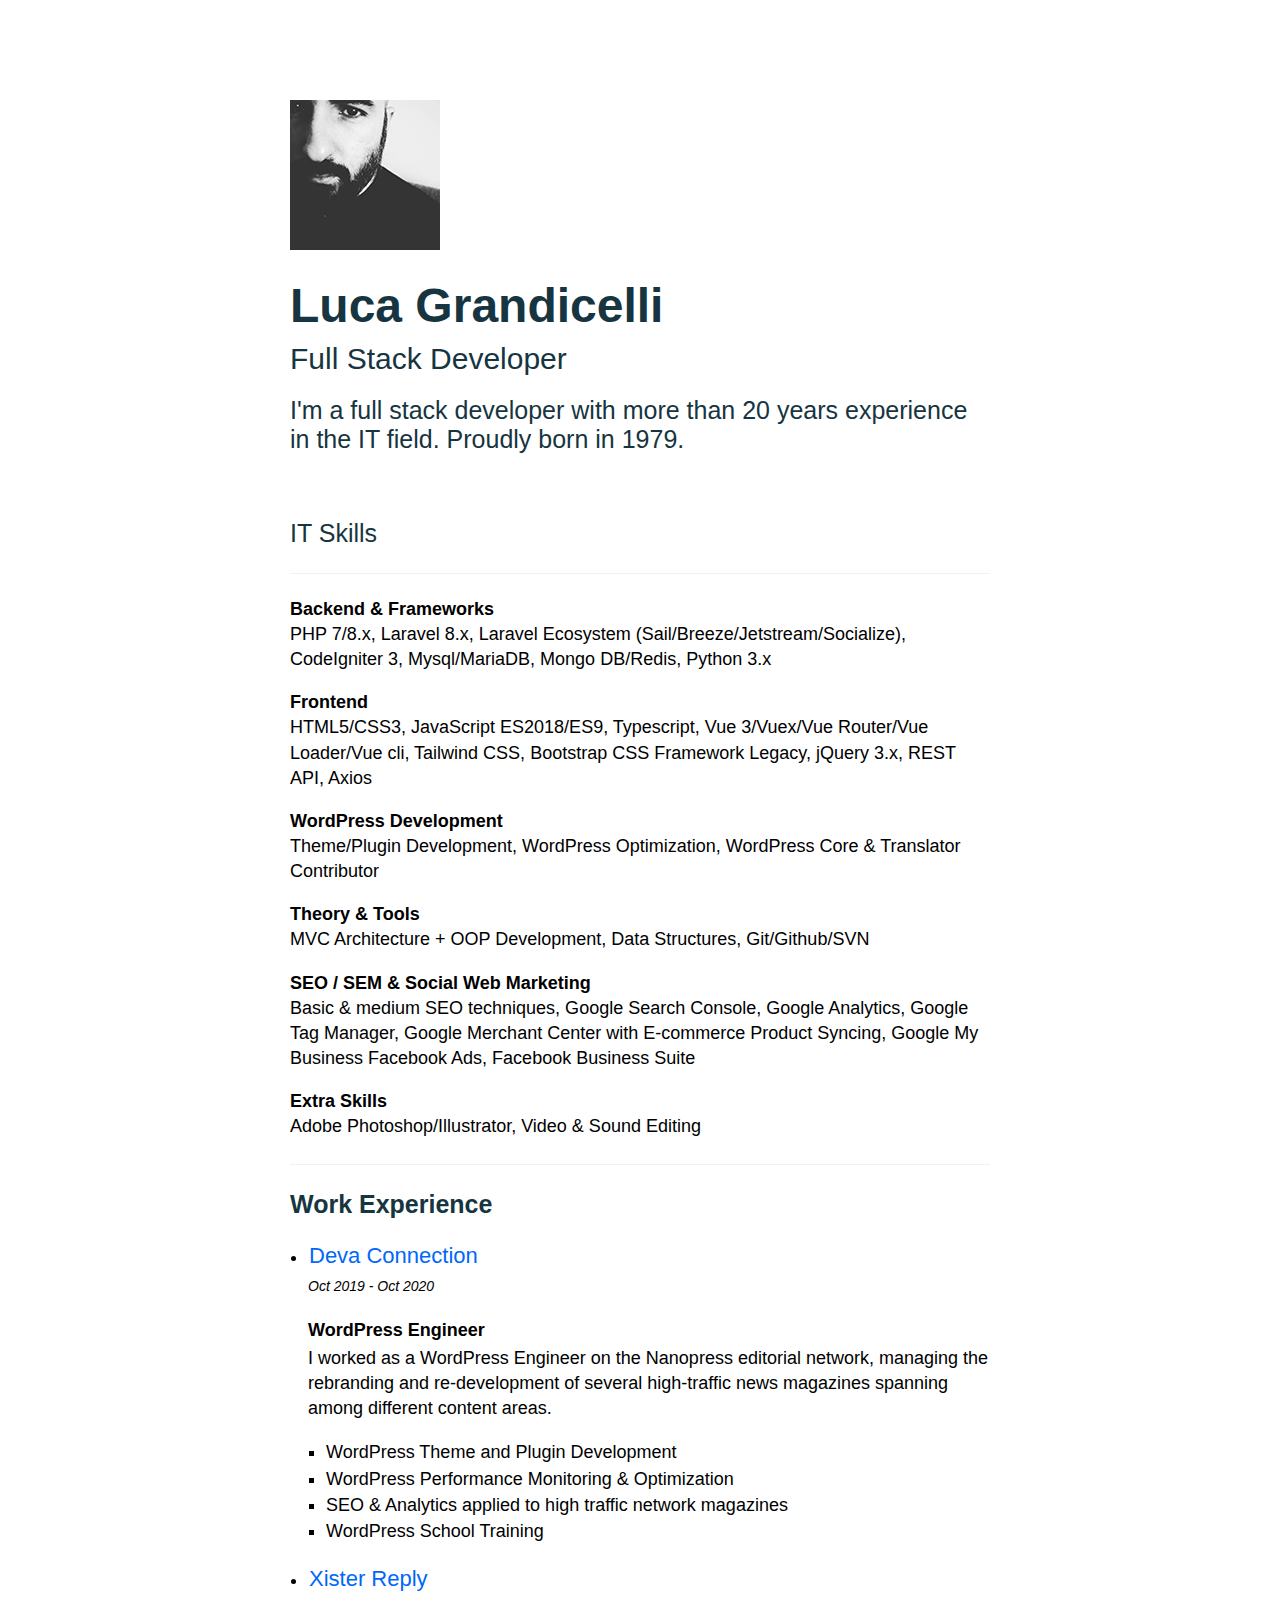
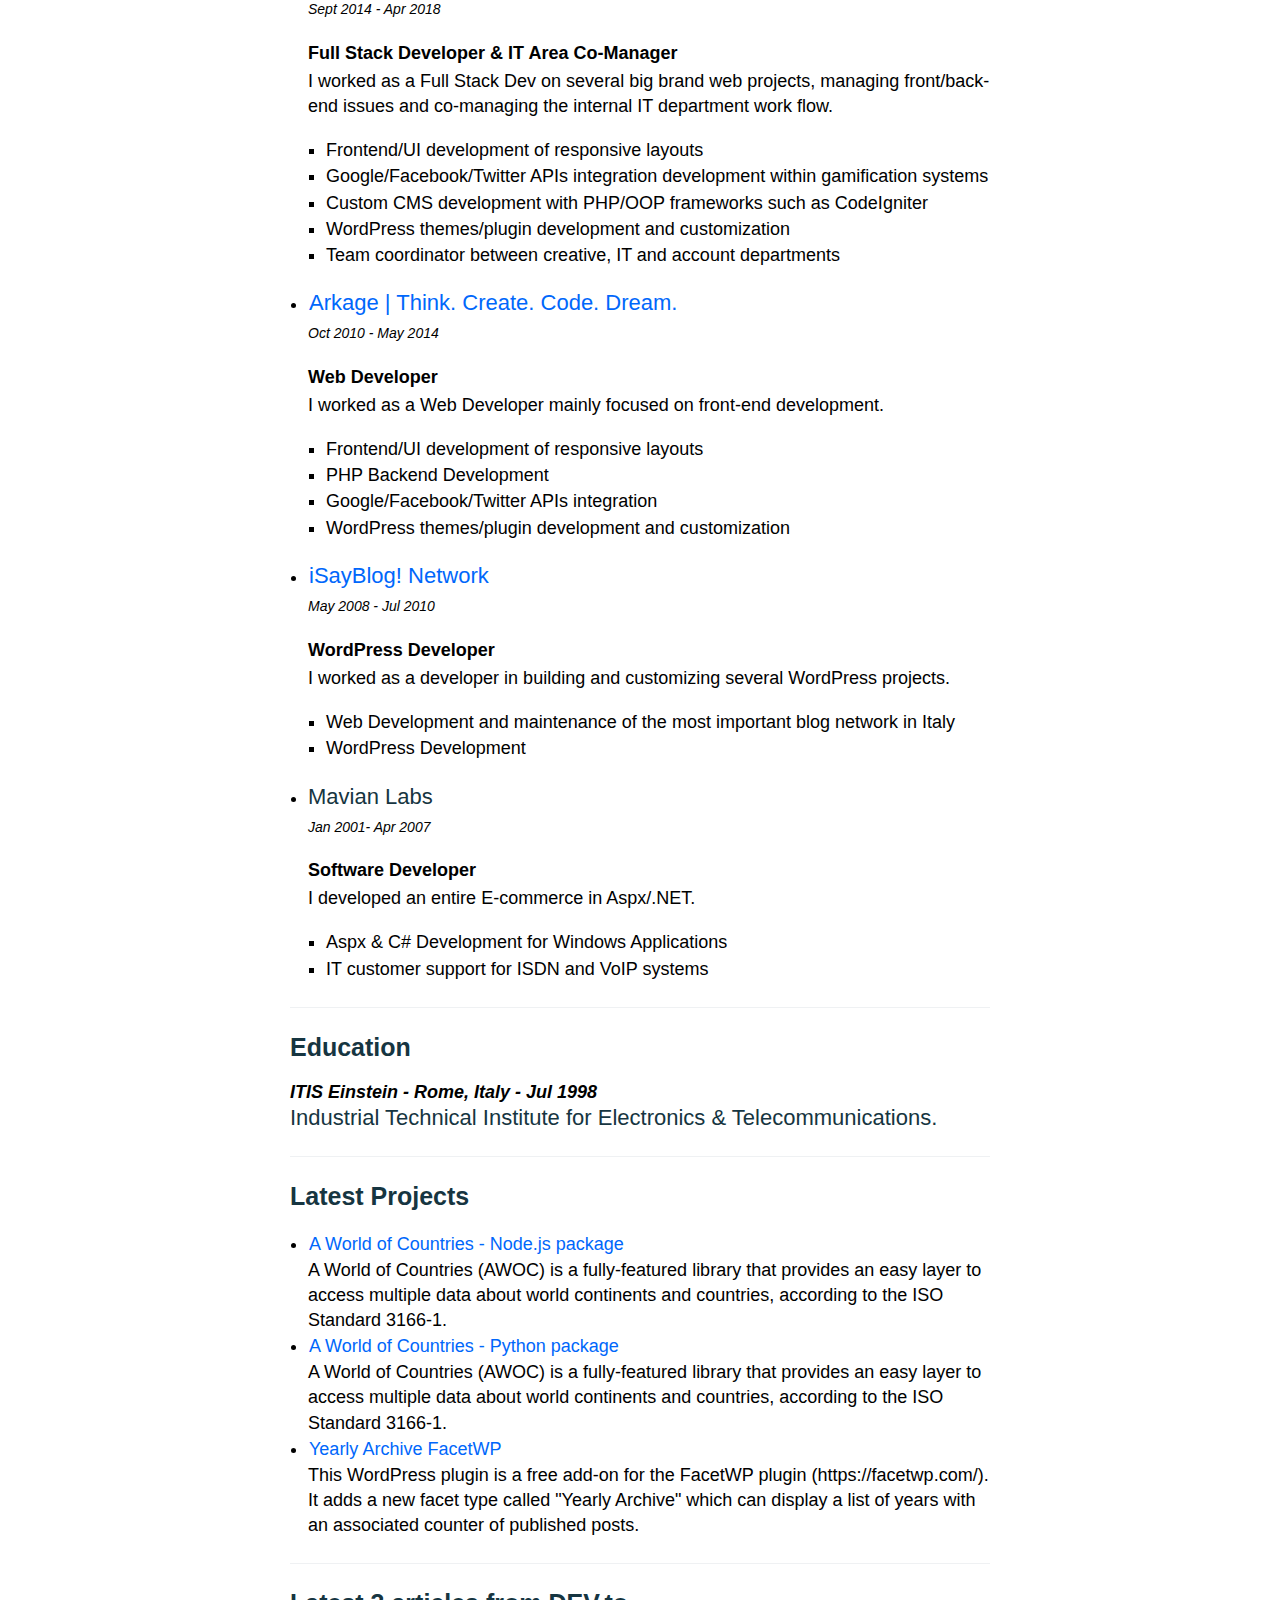
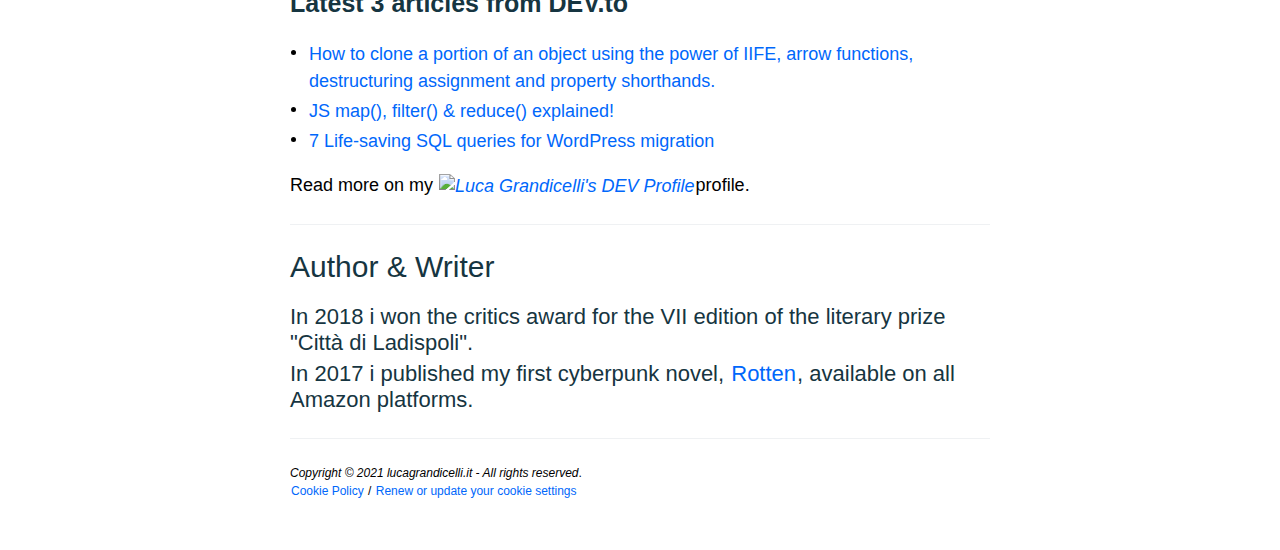
==== index.html @ 5ea5db33 "Profile Updated" ====
<!doctype html>
<html class="no-js" lang="en-US">
    <head>
        <!-- Google Tag Manager -->
        <script>(function(w,d,s,l,i){w[l]=w[l]||[];w[l].push({'gtm.start':
            new Date().getTime(),event:'gtm.js'});var f=d.getElementsByTagName(s)[0],
            j=d.createElement(s),dl=l!='dataLayer'?'&l='+l:'';j.async=true;j.src=
            'https://www.googletagmanager.com/gtm.js?id='+i+dl;f.parentNode.insertBefore(j,f);
            })(window,document,'script','dataLayer','GTM-TKBTBV5');</script>
            <!-- End Google Tag Manager -->
        <meta charset="utf-8" />
        <meta content="ie=edge" http-equiv="x-ua-compatible" />
        <title>Luca Grandicelli - Full Stack Developer</title>
        <meta content="I'm a full stack developer with more than 20 years experience in the IT field. Proudly born in 1979." name="description" />
        <meta content="width=device-width,initial-scale=1,shrink-to-fit=no" name="viewport" />
        <link href="/css/main.css?v=1.0" rel="stylesheet" />
        <link href="/img/favicon.gif" rel="icon" />
    </head>
    <body class=u-container>
        <!-- Google Tag Manager (noscript) -->
        <noscript><iframe src="https://www.googletagmanager.com/ns.html?id=GTM-TKBTBV5" height="0" width="0" style="display:none;visibility:hidden"></iframe></noscript>
    <!-- End Google Tag Manager (noscript) -->
        <img alt="Luca Grandicelli" src="/img/luca-grandicelli.jpg" width="150" />
        <h1>Luca Grandicelli</h1>
        <h2>Full Stack Developer</h2>
        <h3>I'm a full stack developer with more than 20 years experience in the IT field. Proudly born in 1979.</h3>
        <nav class=social-icons>
            <ul>
                <li><a href=https://github.com/lucagrandicelli target=_blank title="Luca Grandicelli on Github" rel=noopener class="no-hov"><i class="fab fa-github"></i></a></li>
                <li><a href=https://twitter.com/lucagrandicelli/ target=_blank title="Luca Grandicelli on Twitter" rel=noopener class="no-hov"><i class="fab fa-twitter"></i></a></li>
                <li><a href=https://www.linkedin.com/in/lucagrandicelli/ target=_blank title="Luca Grandicelli on Linkedin" rel=noopener class="no-hov"><i class="fab fa-linkedin"></i></a></li>
                <li><a href=https://profiles.wordpress.org/lucagrandicelli/ target=_blank title="Luca Grandicelli on Worpdress" rel=noopener class="no-hov"><i class="fab fa-wordpress"></i></a></li>
                <li><a href="https://dev.to/lucagrandicelli" target=_blank title="Luca Grandicelli on DEV.to" rel=noopener class="no-hov"><i class="fab fa-dev"></i></a></li>
            </ul>
        </nav>
        
        <h3>IT Skills</h3>
        <hr />
    
        <h5>Backend & Frameworks</h5>
        <p>PHP 7/8.x, Laravel 8.x, Laravel Ecosystem (Sail/Breeze/Jetstream/Socialize), CodeIgniter 3, Mysql/MariaDB, Mongo DB/Redis, Python 3.x</p>
    
        <h5>Frontend</h5>
        <p>HTML5/CSS3, JavaScript ES2018/ES9, Typescript, Vue 3/Vuex/Vue Router/Vue Loader/Vue cli, Tailwind CSS, Bootstrap CSS Framework Legacy, jQuery 3.x, REST API, Axios</p>

        <h5>WordPress Development</h5>
        <p>Theme/Plugin Development, WordPress Optimization, WordPress Core & Translator Contributor</p>
    
        <h5>Theory & Tools</h5>
        <p>MVC Architecture + OOP Development, Data Structures, Git/Github/SVN</p>
    
        <h5>SEO / SEM & Social Web Marketing</h5>
        <p>Basic & medium SEO techniques, Google Search Console, Google Analytics, Google Tag Manager, Google Merchant Center with E-commerce Product Syncing, Google My Business Facebook Ads, Facebook Business Suite</p>
        
        <h5>Extra Skills</h5>
        <p>Adobe Photoshop/Illustrator, Video & Sound Editing</p>
            
        <hr />
        <h3><strong>Work Experience</strong></h3>
        <ul>
            <li>
                <h4><a href=http://www.devaconnection.com/ target=_blank title="Deva Connection" rel=noopener>Deva Connection</a></h4>
                <p class="job-period">Oct 2019 - Oct 2020</p>
                <h5>WordPress Engineer</h5>
                <p>I worked as a WordPress Engineer on the Nanopress editorial network, managing the rebranding and re-development of several high-traffic news magazines spanning among different content areas.</p>
                <ul class="inner-list">
                    <li><p>WordPress Theme and Plugin Development</p></li>
                    <li><p>WordPress Performance Monitoring & Optimization</p></li>
                    <li><p>SEO & Analytics applied to high traffic network magazines</p></li>
                    <li><p>WordPress School Training</p></li>
                </ul>
            </li>
            <li>
                <h4><a href=http://www.xister.com/ target=_blank title="Xister Reply" rel=noopener>Xister Reply</a></h4>
                <p class="job-period">Sept 2014 - Apr 2018</p>
                <h5>Full Stack Developer & IT Area Co-Manager</h5>
                <p>I worked as a Full Stack Dev on several big brand web projects, managing front/back-end issues and co-managing the internal IT department work flow.</p>
                <ul>
                    <li><p>Frontend/UI development of responsive layouts</p></li>
                    <li><p>Google/Facebook/Twitter APIs integration development within gamification systems</p></li>
                    <li><p>Custom CMS development with PHP/OOP frameworks such as CodeIgniter</p></li>
                    <li><p>WordPress themes/plugin development and customization</p></li>
                    <li><p>Team coordinator between creative, IT and account departments</p></li>
                </ul>
            </li>
            <li>
                <h4><a href=https://arkage.it/ target=_blank title="Arkage | Think. Create. Code. Dream." rel=noopener>Arkage | Think. Create. Code. Dream.</a></h4>
                <p class="job-period">Oct 2010 - May 2014</p>
                <h5>Web Developer</h5>
                <p>I worked as a Web Developer mainly focused on front-end development.</p>
                <ul>
                    <li><p>Frontend/UI development of responsive layouts</p></li>
                    <li><p>PHP Backend Development</p></li>
                    <li>Google/Facebook/Twitter APIs integration</li>
                    <li><p>WordPress themes/plugin development and customization</p></li>
                </ul>
            </li>
            <li>
                <h4><a href=https://www.isayblog.com/ target=_blank title="iSayBlog! Network" rel=noopener>iSayBlog! Network</a></h4>
                <p class="job-period">May 2008 - Jul 2010</p>
                <h5>WordPress Developer</h5>
                <p>I worked as a developer in building and customizing several WordPress projects.</p>
                <ul>
                    <li><p>Web Development and maintenance of the most important blog network in Italy</p></li>
                    <li><p>WordPress Development</p></li>
                </ul>
            </li>
            <li>
                <h4>Mavian Labs</h4>
                <p class="job-period">Jan 2001- Apr 2007</p>
                <h5>Software Developer</h5>
                <p>I developed an entire E-commerce in Aspx/.NET.</p>
                <ul>
                    <li><p>Aspx & C# Development for Windows Applications</p></li>
                    <li><p>IT customer support for ISDN and VoIP systems</p></li>
                </ul>
            </li>
        </ul>
        <hr />
        <h3><strong>Education</strong></h3>
        <h5><i>ITIS Einstein - Rome, Italy - Jul 1998</i></h5>
        <h4>Industrial Technical Institute for Electronics & Telecommunications.</h4>
        <hr />
        <h3><strong>Latest Projects</strong></h3>
        <ul>
            <li>
                <a href=https://www.npmjs.com/package/a-world-of-countries target=_blank title="A World of Countries - Node.js package" rel=noopener>A World of Countries - Node.js package</a>
                <p>A World of Countries (AWOC) is a fully-featured library that provides an easy layer to access multiple data about world continents and countries, according to the ISO Standard 3166-1.</p>
            </li>
            <li>
                <a href=https://pypi.org/project/a-world-of-countries/ target=_blank title="A World of Countries - Python packag" rel=noopener>A World of Countries - Python package</a>
                <p>A World of Countries (AWOC) is a fully-featured library that provides an easy layer to access multiple data about world continents and countries, according to the ISO Standard 3166-1.</p>
            </li>
            <li>
                <a href=https://it.wordpress.org/plugins/yearly-archive-facetwp/ target=_blank title="Yearly Archive FacetWP" rel=noopener>Yearly Archive FacetWP</a>
                <p>This WordPress plugin is a free add-on for the FacetWP plugin (https://facetwp.com/). It adds a new facet type called "Yearly Archive" which can display a list of years with an associated counter of published posts.</p>
            </li>
        </ul>
        <hr />
        <h3><strong>Latest 3 articles from DEV.to</strong></h3>
        <ul class=devto-posts>
            <li>
                <a href=https://dev.to/lucagrandicelli/how-to-clone-a-portion-of-an-object-using-the-power-of-iife-arrow-functions-destructuring-assignment-and-property-shorthands-379f target=_blank title="How to clone a portion of an object using the power of IIFE, arrow functions, destructuring assignment and property shorthands." rel=noopener>How to clone a portion of an object using the power of IIFE, arrow functions, destructuring assignment and property shorthands.</a>
            </li>
            <li>
                <a href=https://dev.to/lucagrandicelli/js-map-filter-reduce-explained-572e target=_blank title="JS map(), filter() & reduce() explained!" rel=noopener>JS map(), filter() & reduce() explained!</a>
            </li>
            <li>
                <a href=https://dev.to/lucagrandicelli/7-life-saving-sql-queries-for-wordpress-migration-o90 target=_blank title="7 Life-saving SQL queries for WordPress migration" rel=noopener>7 Life-saving SQL queries for WordPress migration</a>
            </li>
        </ul>
        <p>Read more on my <a href=https://dev.to/lucagrandicelli target=_blank class=no-hov><img alt="Luca Grandicelli's DEV Profile" src=https://d2fltix0v2e0sb.cloudfront.net/dev-badge.svg width=30 height=30></a>profile.
        <hr />
        <h2>Author & Writer</h2>
        <h4>In 2018 i won the critics award for the VII edition of the literary prize "Città di Ladispoli".</h4>
        <h4>In 2017 i published my first cyberpunk novel, <a href="https://www.amazon.it/dp/B01MRAMS7J/ref=cm_sw_r_cp_ep_dp_QSINBb262M7ZA" target=_blank title=Rotten>Rotten</a>, available on all Amazon platforms.</h4>
        <hr />
        <footer>
            <ul>
                <li>
                    <span><i>Copyright © 2021 lucagrandicelli.it - All rights reserved</i>.</span>
                </li>
                <li>
                    <a href=https://www.lucagrandicelli.it/cookie-policy.html target=_blank title="Cookie Policy" rel="nofollow noreferrer" class=no-hov>Cookie Policy</a> / <a href="javaScript: Cookiebot.renew()" class=no-hov>Renew or
                        update your cookie settings</a>
                </li>
            </ul>
        </footer>
        <script src="https://kit.fontawesome.com/77aeeab0b1.js" crossorigin="anonymous"></script>
    </body>
</html>
---- css/main.css ----
* {
    margin: 0;
    padding: 0;
}

*,
*:before,
*:after {
    box-sizing: inherit;
}

html {
    min-height: 100%;
    box-sizing: border-box;
    -webkit-tap-highlight-color: transparent;
    font-size: 62.5%;
}

body {
    font-family: Arial, sans-serif;
    font-weight: 400;
    -webkit-font-smoothing: antialiased;
}

article,
aside,
figcaption,
figure,
footer,
header,
hgroup,
main,
menu,
nav,
section {
    display: block;
}

header a {
    padding: 5px 1px;
}

h1,
h2,
h3,
h4,
h5,
h6 {
    font-weight: 400;
    color: #163541;
}

ul,
ol {
    padding: 0 0 0 1em;
    margin: 1em 0;
    font-size: 1.8em;
    line-height: 1.5;
}

audio,
canvas,
progress,
video {
    display: inline-block;
    vertical-align: baseline;
}

audio:not([controls]) {
    display: none;
    height: 0;
}

[hidden],
template {
    display: none;
}

img {
    max-width: 100%;
    font-style: italic;
    vertical-align: middle;
    border: 0;
}

svg:not(:root) {
    overflow: hidden;
}

svg {
    pointer-events: none;
    max-height: 100%;
}

.center {
    text-align: center;
}

a {
    color: #0067fb;
    background-color: transparent;
    text-decoration: none;
    position: relative;
    display: inline-block;
    padding: 0px 1px;
    transition: color ease 0.3s;
}

a::after {
    content: '';
    position: absolute;
    z-index: -1;
    width: 100%;
    height: 0%;
    left: 0;
    bottom: 0;
    background-color: #0067fb;
    transition: all ease 0.3s;
}

a:hover {
    color: white;
}

a:hover::after {
    height: 100%;
}

a.no-hov:after {
    content: none;
}

a.no-hov:hover {
    color: #0029f9;
}

a.nav {
    padding: 10px 35px;
    overflow: hidden;
}

a.nav:before {
    font-family: FontAwesome;
    content: '\f07a';
    position: absolute;
    top: 11px;
    left: -30px;
    transition: all 200ms ease;
}

abbr[title] {
    border-bottom: 1px dotted;
}

b,
strong {
    font-weight: bold;
}

i,
em {
    font-weight: italic;
}

figure {
    margin: 0;
}

hr {
    margin-top: 2.5rem;
    margin-bottom: 2.5rem;
    width: 100%;
    height: 1px;
    border: 0;
    background: #eff1f3;
}

pre {
    overflow: auto;
}

small {
    color: gray;
    font-size: 0.7em;
}

body>footer {
    margin-bottom: 5em;
}

footer ul {
    font-size: 1.2em;
    list-style: none;
    margin: 0;
    padding: 0;
}

ul > li > ul {
    padding: 0 0 0 1em;
    margin: 1em 0;
    font-size: 1em;
    line-height: 1.5;
    list-style-type: square;
}

.job-period {
    font-style: italic;
    font-size: 1.4rem;
}

.u-container {
    max-width: 72rem;
    margin-right: auto;
    margin-left: auto;
    padding-top: 10rem;
    padding-right: 1rem;
    padding-left: 1rem;
}

.u-separate {
    margin-right: 0.45rem;
    margin-left: 0.25rem;
    color: #5c6e74;
}

.u-separate:after {
    content: '\00a0/';
}

.c-page__header {
    margin-bottom: 10rem;
}

h1 {
    line-height: 1.5;
    font-size: 4.8rem;
    color: #163541;
    font-weight: bold;
    margin-top: 2rem;
}

h2 {
    font-size: 3rem;
    margin-bottom: 2rem;
}

h3 {
    font-size: 2.5rem;
    margin-bottom: 2rem;
}

h4 {
    font-size: 2.2rem;
    margin-bottom: 0.5rem;
}

h5 {
    font-size: 1.8rem;
    margin-bottom: 0.2rem;
    margin-top: 2rem;
    font-weight: 600;
    color: black;
}

p {
    line-height: 1.4;
    font-size: 1.8rem;
}

.social-icons>ul {
    padding: 0;
}

.social-icons>ul>li {
    display: inline-block;
    margin-right: 1em;
}

.social-icons>ul>li:last-child {
    margin-right: 0;
}

.social-icons>ul>li>a {
    font-size: 38px;
    color: gray;
}

.social-icons>ul>li>a.fa-github:hover {
    color: #000000;
}

.social-icons>ul>li>a.fa-linkedin:hover {
    color: #00a0dc;
}

.social-icons>ul>li>a.fa-wordpress:hover {
    color: #00749c;
}

.devto-posts>li>a {
    vertical-align: text-top;
}

.c-page__footer {
    margin-bottom: 10rem;
    display: -webkit-box;
    display: -webkit-flex;
    display: -ms-flexbox;
    display: flex;
    -webkit-flex-wrap: wrap;
    -ms-flex-wrap: wrap;
    flex-wrap: wrap;
    -webkit-box-pack: justify;
    -webkit-justify-content: space-between;
    -ms-flex-pack: justify;
    justify-content: space-between;
    -webkit-box-align: center;
    -webkit-align-items: center;
    -ms-flex-align: center;
    align-items: center;
}

.c-page__footer p {
    line-height: 1.5;
    font-size: 1.8rem;
    color: #5c6e74;
}

.c-article {
    margin-bottom: 10rem;
}

.c-article__header {
    margin-bottom: 2rem;
}

@media screen and (min-width: 45rem) {
    .c-article__header {
        display: -webkit-box;
        display: -webkit-flex;
        display: -ms-flexbox;
        display: flex;
        -webkit-flex-wrap: wrap;
        -ms-flex-wrap: wrap;
        flex-wrap: wrap;
        -webkit-box-pack: justify;
        -webkit-justify-content: space-between;
        -ms-flex-pack: justify;
        justify-content: space-between;
        -webkit-box-align: baseline;
        -webkit-align-items: baseline;
        -ms-flex-align: baseline;
        align-items: baseline;
    }
}

.c-article__title {
    line-height: 1.5;
    font-size: 3.2rem;
    color: #163541;
    flex: 1 0 100%;
}

.c-article__time {
    line-height: 1.5;
    font-size: 1.8rem;
    color: #5c6e74;
}

.c-article__main {
    margin-bottom: 5rem;
    line-height: 1.5;
    font-size: 1.8rem;
    color: #5c6e74;
}

.c-article__main>* {
    margin-bottom: 1.8rem;
}

.c-article__main h2 {
    line-height: 1.5;
    font-size: 2.4rem;
}

.c-article__main h3 {
    line-height: 1.5;
    font-size: 2rem;
}

.c-article__main h4 {
    line-height: 1.6;
    font-size: 1.8rem;
}

.c-article__main h5 {
    line-height: 1.5;
    font-size: 1.8rem;
}

.c-article__main strong {
    color: #163541;
    font-weight: 700;
}

.c-article__main blockquote {
    margin-left: 0;
    margin-right: 0;
    padding-left: 1.8rem;
    border-left: 5px solid #ccc;
}

.c-article__main ul,
.c-article__main ol {
    margin-left: 2.1rem;
}

.c-article__main .web-container {
    position: relative;
    width: 100%;
    max-width: 100%;
    height: 0;
    padding-bottom: 62.5%;
    border: 1px solid #cacaca;
    overflow: hidden;
}

.c-article__main .web-container iframe {
    position: absolute;
    top: 0;
    left: 0;
    width: 100%;
    max-width: 100%;
    height: 100%;
}

.pagenav {
    width: 100%;
    text-align: center;
    border: 1px solid LightGrey;
    border-left-color: transparent;
    border-right-color: transparent;
    font-size: 18px;
    overflow: hidden;
    margin-bottom: 8rem;
}

.pagenav div {
    border-color: transparent;
}

.wrapper {
    padding: 10px;
    border: 1px solid LightGrey;
    display: inline-block;
    margin: 0 auto;
}

#left {
    float: left;
    text-align: left;
}

#right {
    float: right;
    text-align: right;
}

.c-tags {
    list-style: none;
    margin: 0;
    overflow: hidden;
    padding: 0;
}

.c-tags li {
    float: left;
}

.c-tag {
    background: #eee;
    border-radius: 3px 0 0 3px;
    color: #999;
    display: inline-block;
    height: 26px;
    line-height: 26px;
    padding: 0 20px 0 23px;
    position: relative;
    margin: 0 10px 50px 0;
    text-decoration: none;
    -webkit-transition: color 0.2s;
}

.c-tag::before {
    background: #fff;
    border-radius: 10px;
    box-shadow: inset 0 1px rgba(0, 0, 0, 0.25);
    content: '';
    height: 6px;
    left: 10px;
    position: absolute;
    width: 6px;
    top: 10px;
}

.c-tag::after {
    background: #fff;
    border-bottom: 13px solid transparent;
    border-left: 10px solid #eee;
    border-top: 13px solid transparent;
    content: '';
    position: absolute;
    right: 0;
    top: 0;
}

.c-tag:hover {
    background-color: #0067fb;
    color: white;
}

.c-tag:hover::after {
    border-left-color: #0067fb;
}

.c-c-tag {
    margin-right: 1rem;
    position: relative;
    white-space: nowrap;
    line-height: 1.5;
    font-size: 1.8rem;
}

.c-c-tag:before {
    color: #869395;
    content: '#\2009';
}

.c-archives {
    margin-bottom: 10rem;
}

.c-archives__year {
    margin-bottom: 2.5rem;
    line-height: 1.5;
    font-size: 3.2rem;
}

.c-archives__list {
    margin-bottom: 2.5rem;
    list-style: none;
}

.c-archives__item {
    padding-top: 2.5rem;
    padding-bottom: 2.5rem;
    border-top: 1px solid #eff1f3;
}

@media screen and (min-width: 45rem) {
    .c-archives__item {
        display: -webkit-box;
        display: -webkit-flex;
        display: -ms-flexbox;
        display: flex;
        -webkit-flex-wrap: wrap;
        -ms-flex-wrap: wrap;
        flex-wrap: wrap;
        -webkit-box-pack: justify;
        -webkit-justify-content: space-between;
        -ms-flex-pack: justify;
        justify-content: space-between;
        -webkit-box-align: center;
        -webkit-align-items: center;
        -ms-flex-align: center;
        align-items: center;
    }
}

.c-archives__item h3 {
    line-height: 1.5;
    font-size: 1.8rem;
}

.c-archives__item p.c-archives__post_description {
    font-size: 1.5em;
    font-style: italic;
    margin-bottom: 0.7em;
}

.c-archives__item p {
    line-height: 1.5;
    font-size: 1.8rem;
    color: #515862;
}

pre,
code {
    font-family: 'Helvetica Neue', Helvetica, Arial, sans-serif;
    font-size: 1.4rem;
    line-height: 1.5;
    padding: 10px;
}

.highlight {
    border-radius: 4px;
    background: #fdfdfd;
    border: 1px solid #e8e8eb;
    color: #93a1a1;
}

.highlight .gutter {
    padding: 1.2rem;
    border-right: 1px solid #e8e8eb;
}

.highlight .code {
    padding: 1.2rem;
}

span.lineno {
    padding: 1rem;
    border-right: 1px solid #e8e8eb;
}

.highlight .c {
    color: #586e75;
}

.highlight .err {
    color: #93a1a1;
}

.highlight .g {
    color: #93a1a1;
}

.highlight .k {
    color: #859900;
}

.highlight .l {
    color: #93a1a1;
}

.highlight .n {
    color: #93a1a1;
}

.highlight .o {
    color: #859900;
}

.highlight .x {
    color: #cb4b16;
}

.highlight .p {
    color: #93a1a1;
}

.highlight .cm {
    color: #586e75;
}

.highlight .cp {
    color: #859900;
}

.highlight .c1 {
    color: #586e75;
}

.highlight .cs {
    color: #859900;
}

.highlight .gd {
    color: #2aa198;
}

.highlight .ge {
    color: #93a1a1;
    font-style: italic;
}

.highlight .gr {
    color: #dc322f;
}

.highlight .gh {
    color: #cb4b16;
}

.highlight .gi {
    color: #859900;
}

.highlight .go {
    color: #93a1a1;
}

.highlight .gp {
    color: #93a1a1;
}

.highlight .gs {
    color: #93a1a1;
    font-weight: bold;
}

.highlight .gu {
    color: #cb4b16;
}

.highlight .gt {
    color: #93a1a1;
}

.highlight .kc {
    color: #cb4b16;
}

.highlight .kd {
    color: #268bd2;
}

.highlight .kn {
    color: #859900;
}

.highlight .kp {
    color: #859900;
}

.highlight .kr {
    color: #268bd2;
}

.highlight .kt {
    color: #dc322f;
}

.highlight .ld {
    color: #93a1a1;
}

.highlight .m {
    color: #2aa198;
}

.highlight .s {
    color: #2aa198;
}

.highlight .na {
    color: #93a1a1;
}

.highlight .nb {
    color: #b58900;
}

.highlight .nc {
    color: #268bd2;
}

.highlight .no {
    color: #cb4b16;
}

.highlight .nd {
    color: #268bd2;
}

.highlight .ni {
    color: #cb4b16;
}

.highlight .ne {
    color: #cb4b16;
}

.highlight .nf {
    color: #268bd2;
}

.highlight .nl {
    color: #93a1a1;
}

.highlight .nn {
    color: #93a1a1;
}

.highlight .nx {
    color: #93a1a1;
}

.highlight .py {
    color: #93a1a1;
}

.highlight .nt {
    color: #268bd2;
}

.highlight .nv {
    color: #268bd2;
}

.highlight .ow {
    color: #859900;
}

.highlight .w {
    color: #93a1a1;
}

.highlight .mf {
    color: #2aa198;
}

.highlight .mh {
    color: #2aa198;
}

.highlight .mi {
    color: #2aa198;
}

.highlight .mo {
    color: #2aa198;
}

.highlight .sb {
    color: #586e75;
}

.highlight .sc {
    color: #2aa198;
}

.highlight .sd {
    color: #93a1a1;
}

.highlight .s2 {
    color: #2aa198;
}

.highlight .se {
    color: #cb4b16;
}

.highlight .sh {
    color: #93a1a1;
}

.highlight .si {
    color: #2aa198;
}

.highlight .sx {
    color: #2aa198;
}

.highlight .sr {
    color: #dc322f;
}

.highlight .s1 {
    color: #2aa198;
}

.highlight .ss {
    color: #2aa198;
}

.highlight .bp {
    color: #268bd2;
}

.highlight .vc {
    color: #268bd2;
}

.highlight .vg {
    color: #268bd2;
}

.highlight .vi {
    color: #268bd2;
}

.highlight .il {
    color: #2aa198;
}
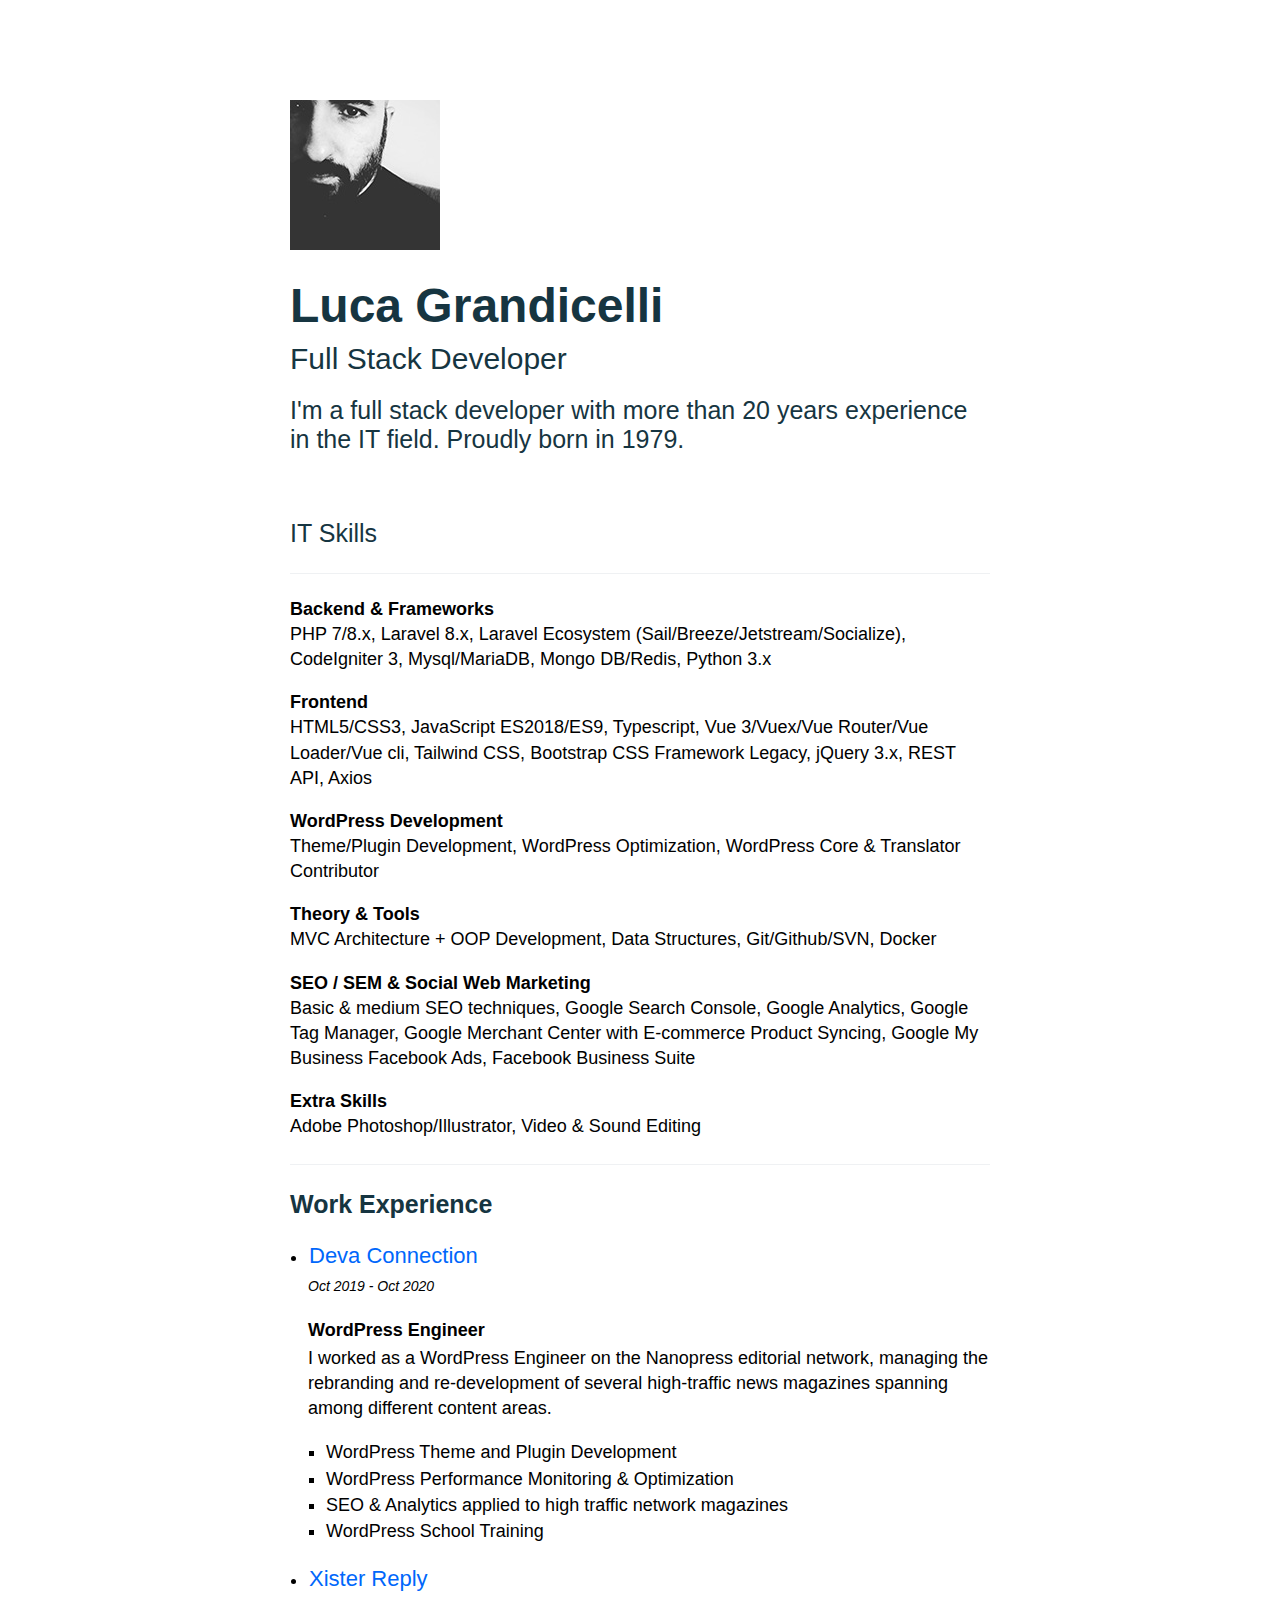
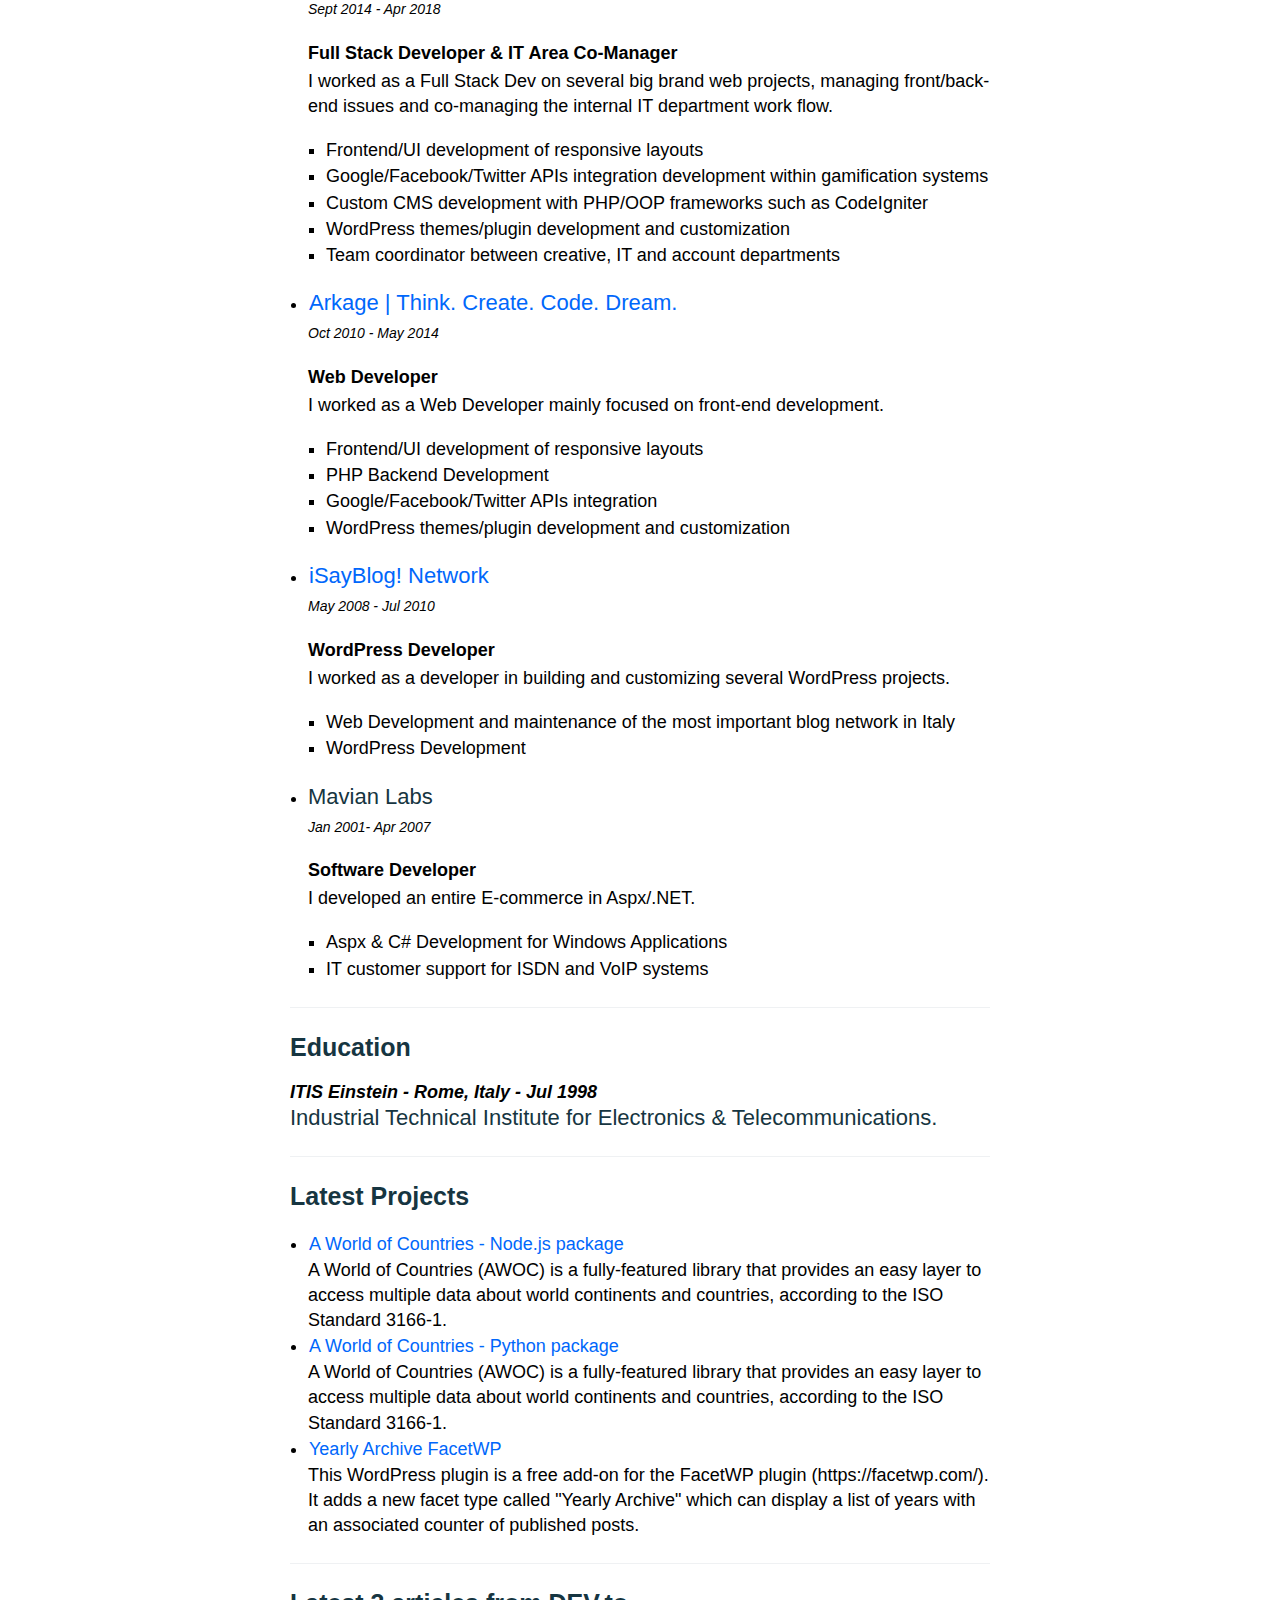
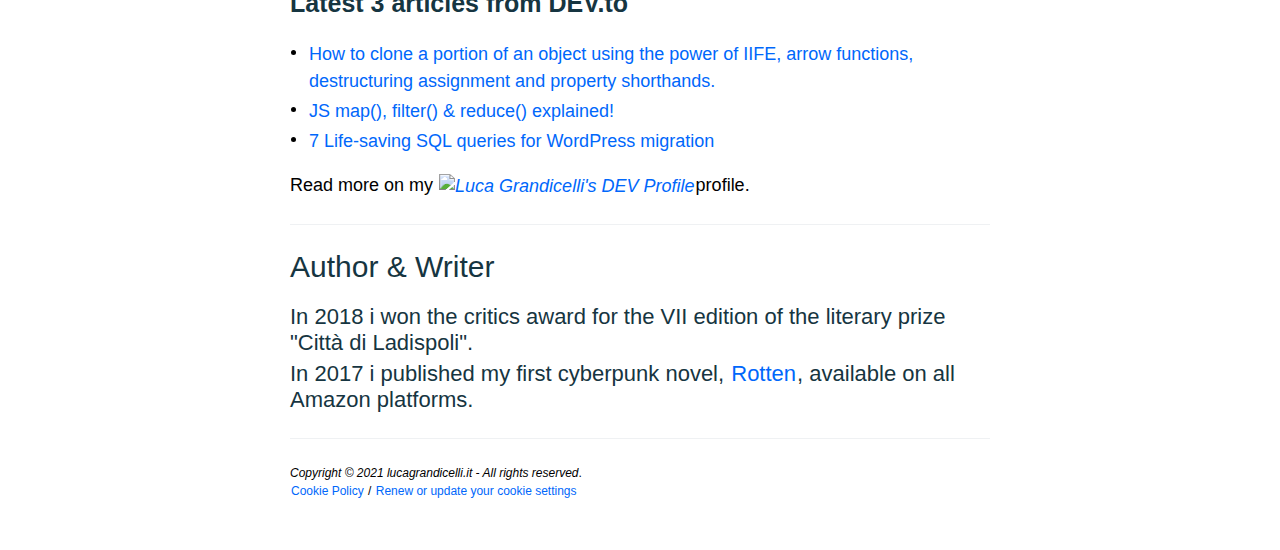
==== commit 0f00f9d9: "Update index.html" ====
--- a/index.html
+++ b/index.html
@@ -47,7 +47,7 @@
         <p>Theme/Plugin Development, WordPress Optimization, WordPress Core & Translator Contributor</p>
     
         <h5>Theory & Tools</h5>
-        <p>MVC Architecture + OOP Development, Data Structures, Git/Github/SVN</p>
+        <p>MVC Architecture + OOP Development, Data Structures, Git/Github/SVN, Docker</p>
     
         <h5>SEO / SEM & Social Web Marketing</h5>
         <p>Basic & medium SEO techniques, Google Search Console, Google Analytics, Google Tag Manager, Google Merchant Center with E-commerce Product Syncing, Google My Business Facebook Ads, Facebook Business Suite</p>
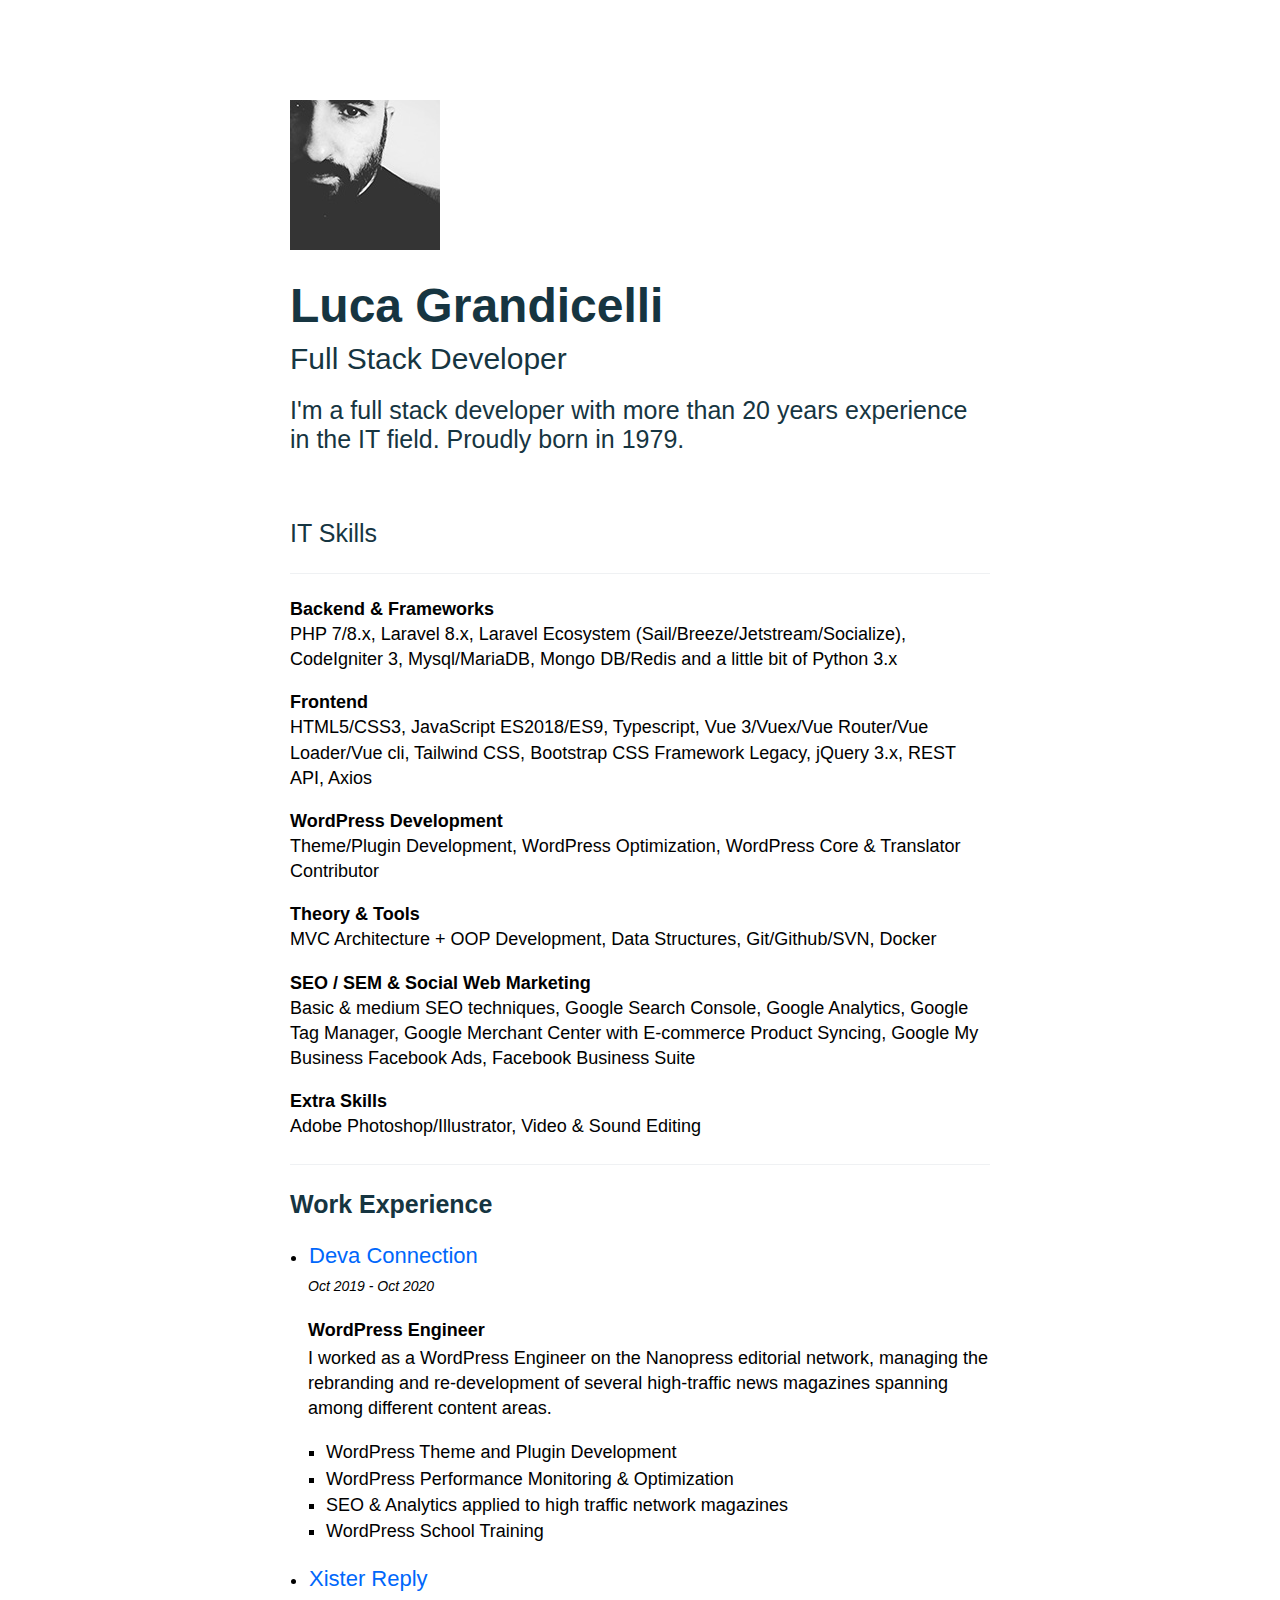
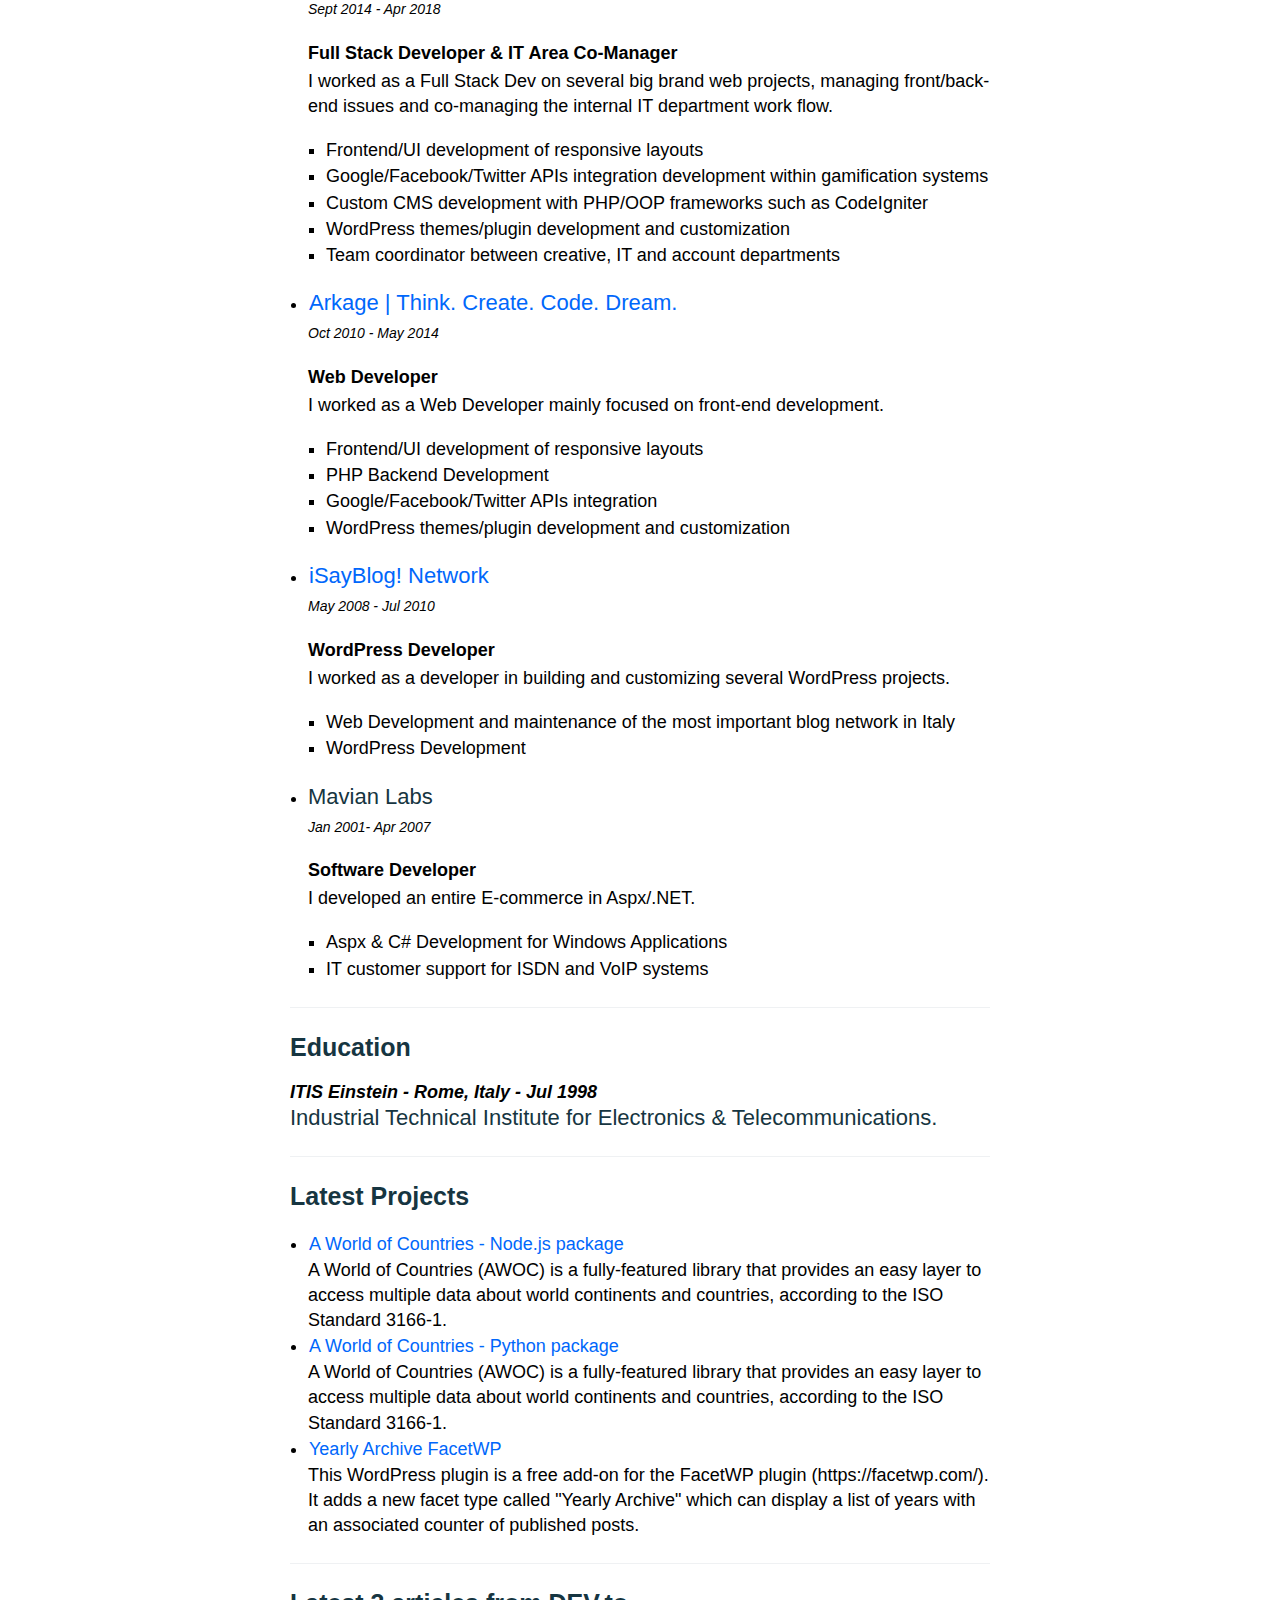
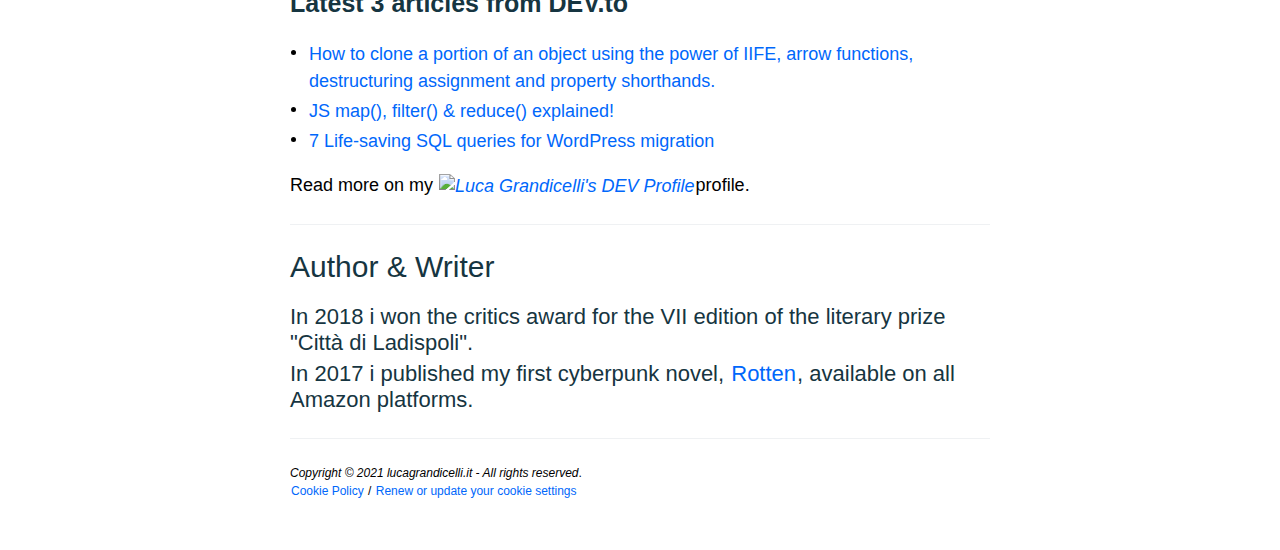
==== commit 78b09809: "Update index.html" ====
--- a/index.html
+++ b/index.html
@@ -38,7 +38,7 @@
         <hr />
     
         <h5>Backend & Frameworks</h5>
-        <p>PHP 7/8.x, Laravel 8.x, Laravel Ecosystem (Sail/Breeze/Jetstream/Socialize), CodeIgniter 3, Mysql/MariaDB, Mongo DB/Redis, Python 3.x</p>
+        <p>PHP 7/8.x, Laravel 8.x, Laravel Ecosystem (Sail/Breeze/Jetstream/Socialize), CodeIgniter 3, Mysql/MariaDB, Mongo DB/Redis and a little bit of Python 3.x</p>
     
         <h5>Frontend</h5>
         <p>HTML5/CSS3, JavaScript ES2018/ES9, Typescript, Vue 3/Vuex/Vue Router/Vue Loader/Vue cli, Tailwind CSS, Bootstrap CSS Framework Legacy, jQuery 3.x, REST API, Axios</p>
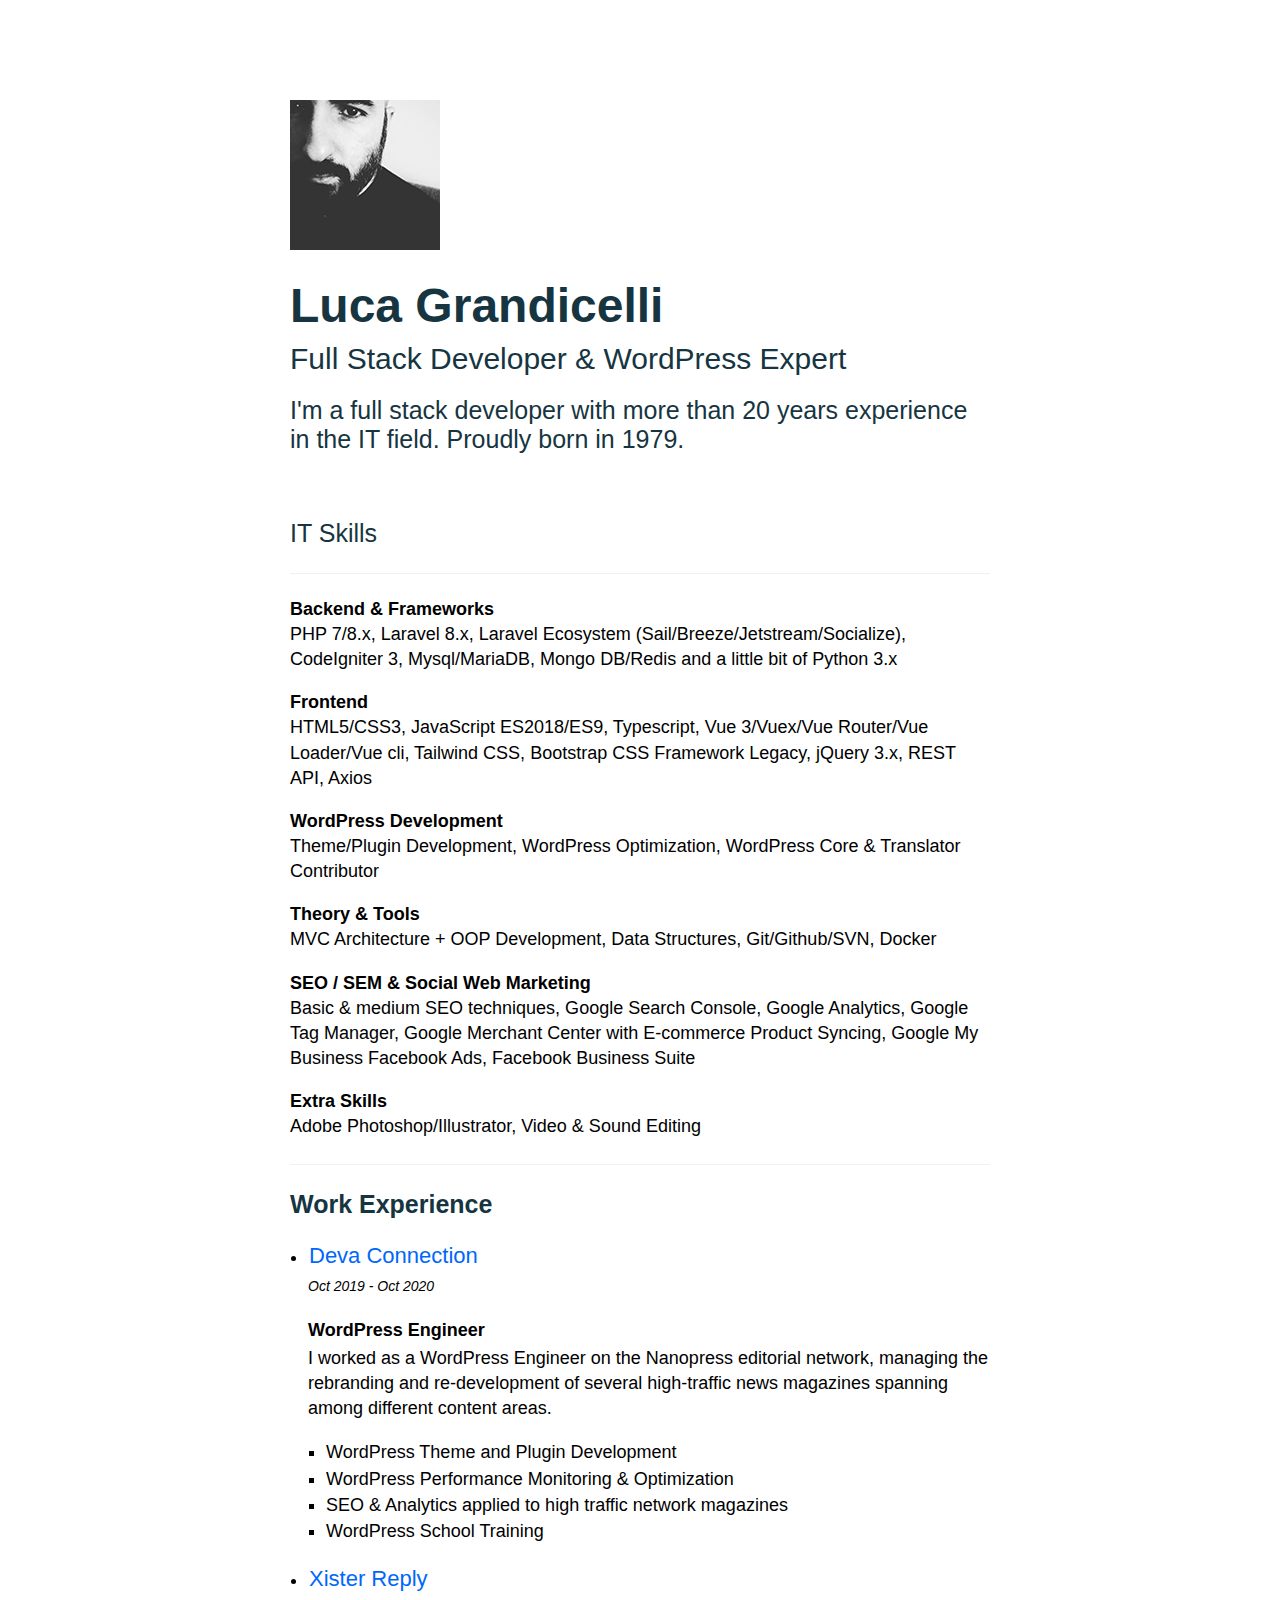
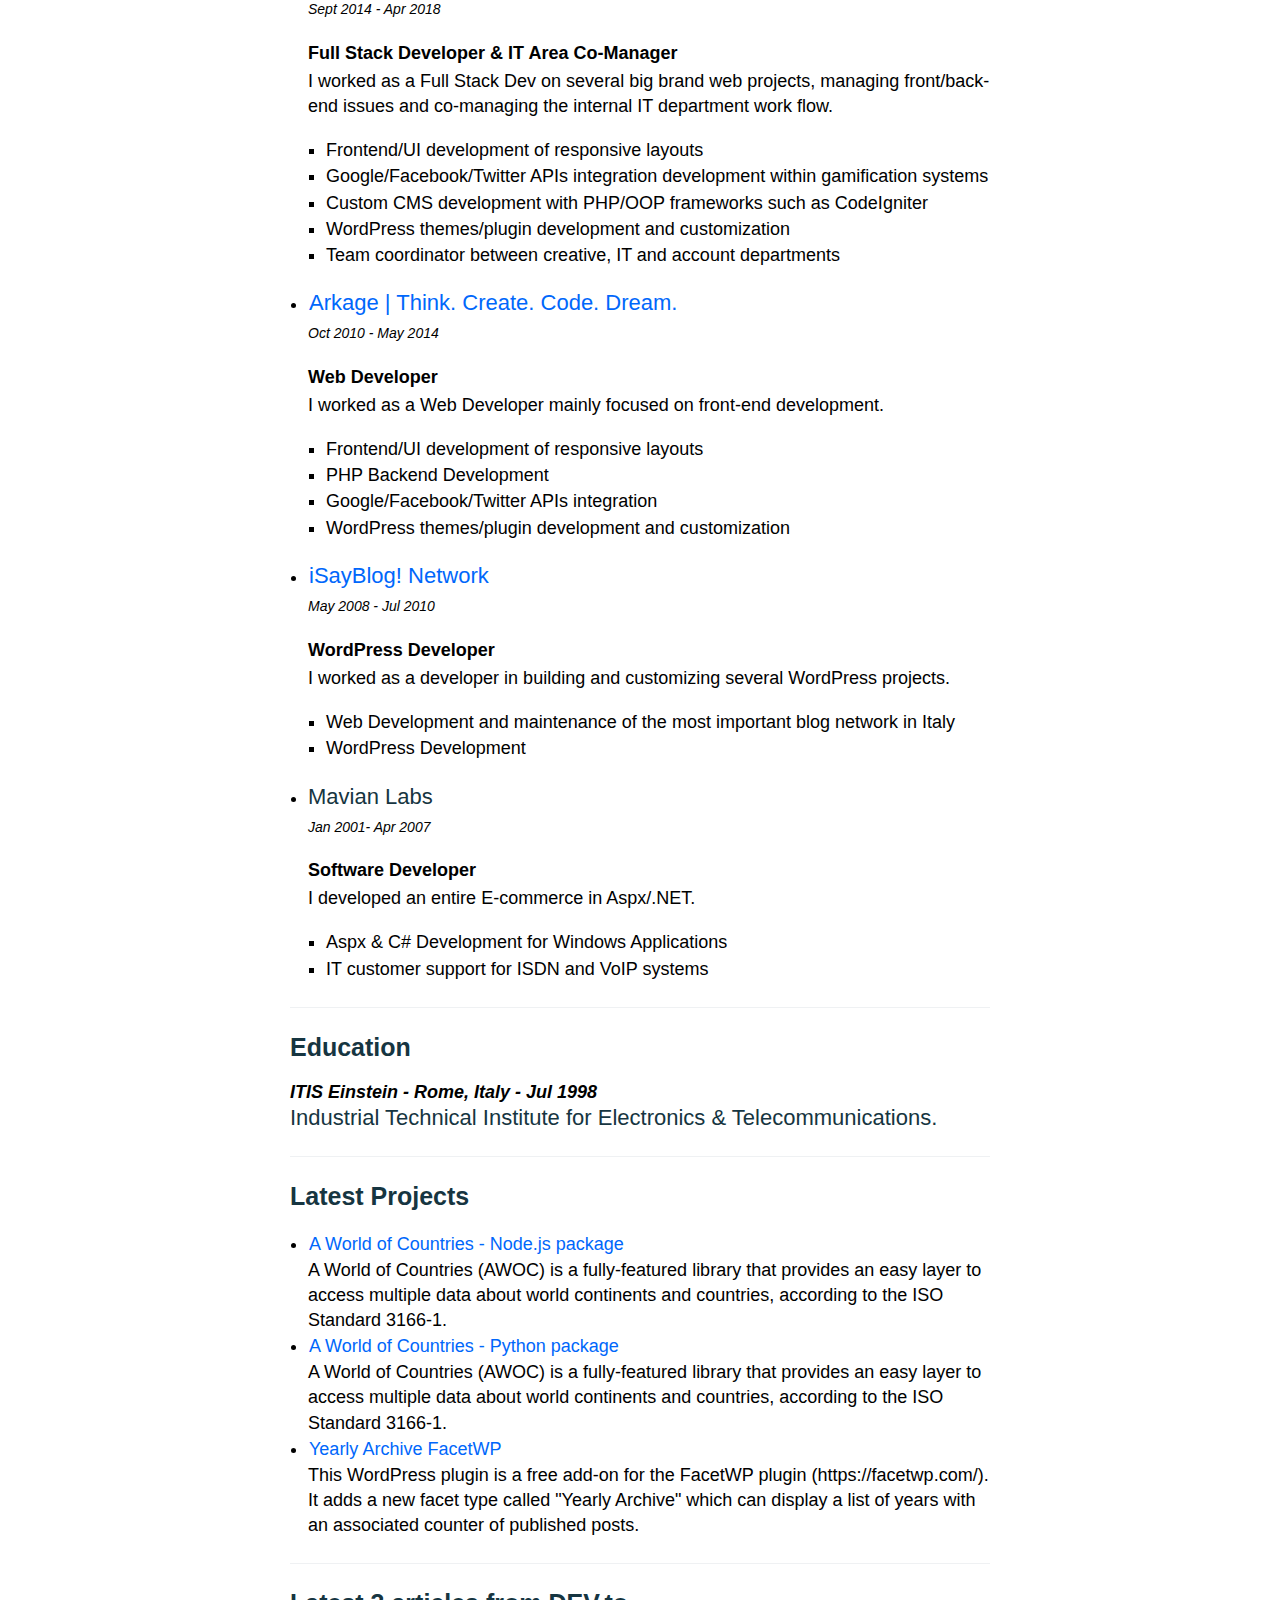
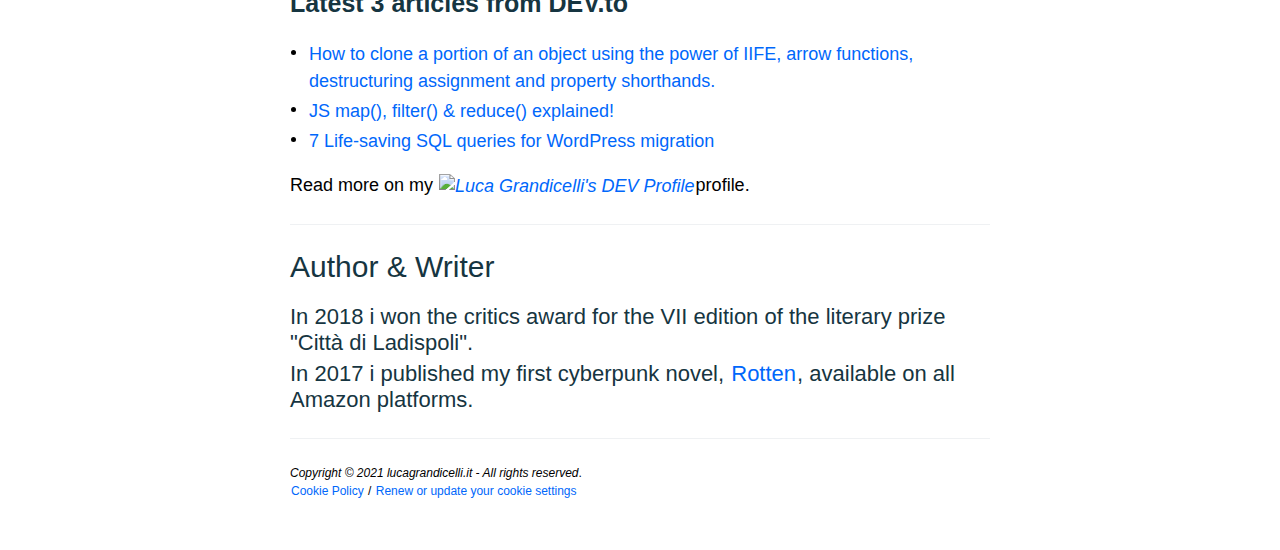
==== commit 194c14fe: "Update index.html" ====
--- a/index.html
+++ b/index.html
@@ -22,7 +22,7 @@
     <!-- End Google Tag Manager (noscript) -->
         <img alt="Luca Grandicelli" src="/img/luca-grandicelli.jpg" width="150" />
         <h1>Luca Grandicelli</h1>
-        <h2>Full Stack Developer</h2>
+        <h2>Full Stack Developer & WordPress Expert</h2>
         <h3>I'm a full stack developer with more than 20 years experience in the IT field. Proudly born in 1979.</h3>
         <nav class=social-icons>
             <ul>
